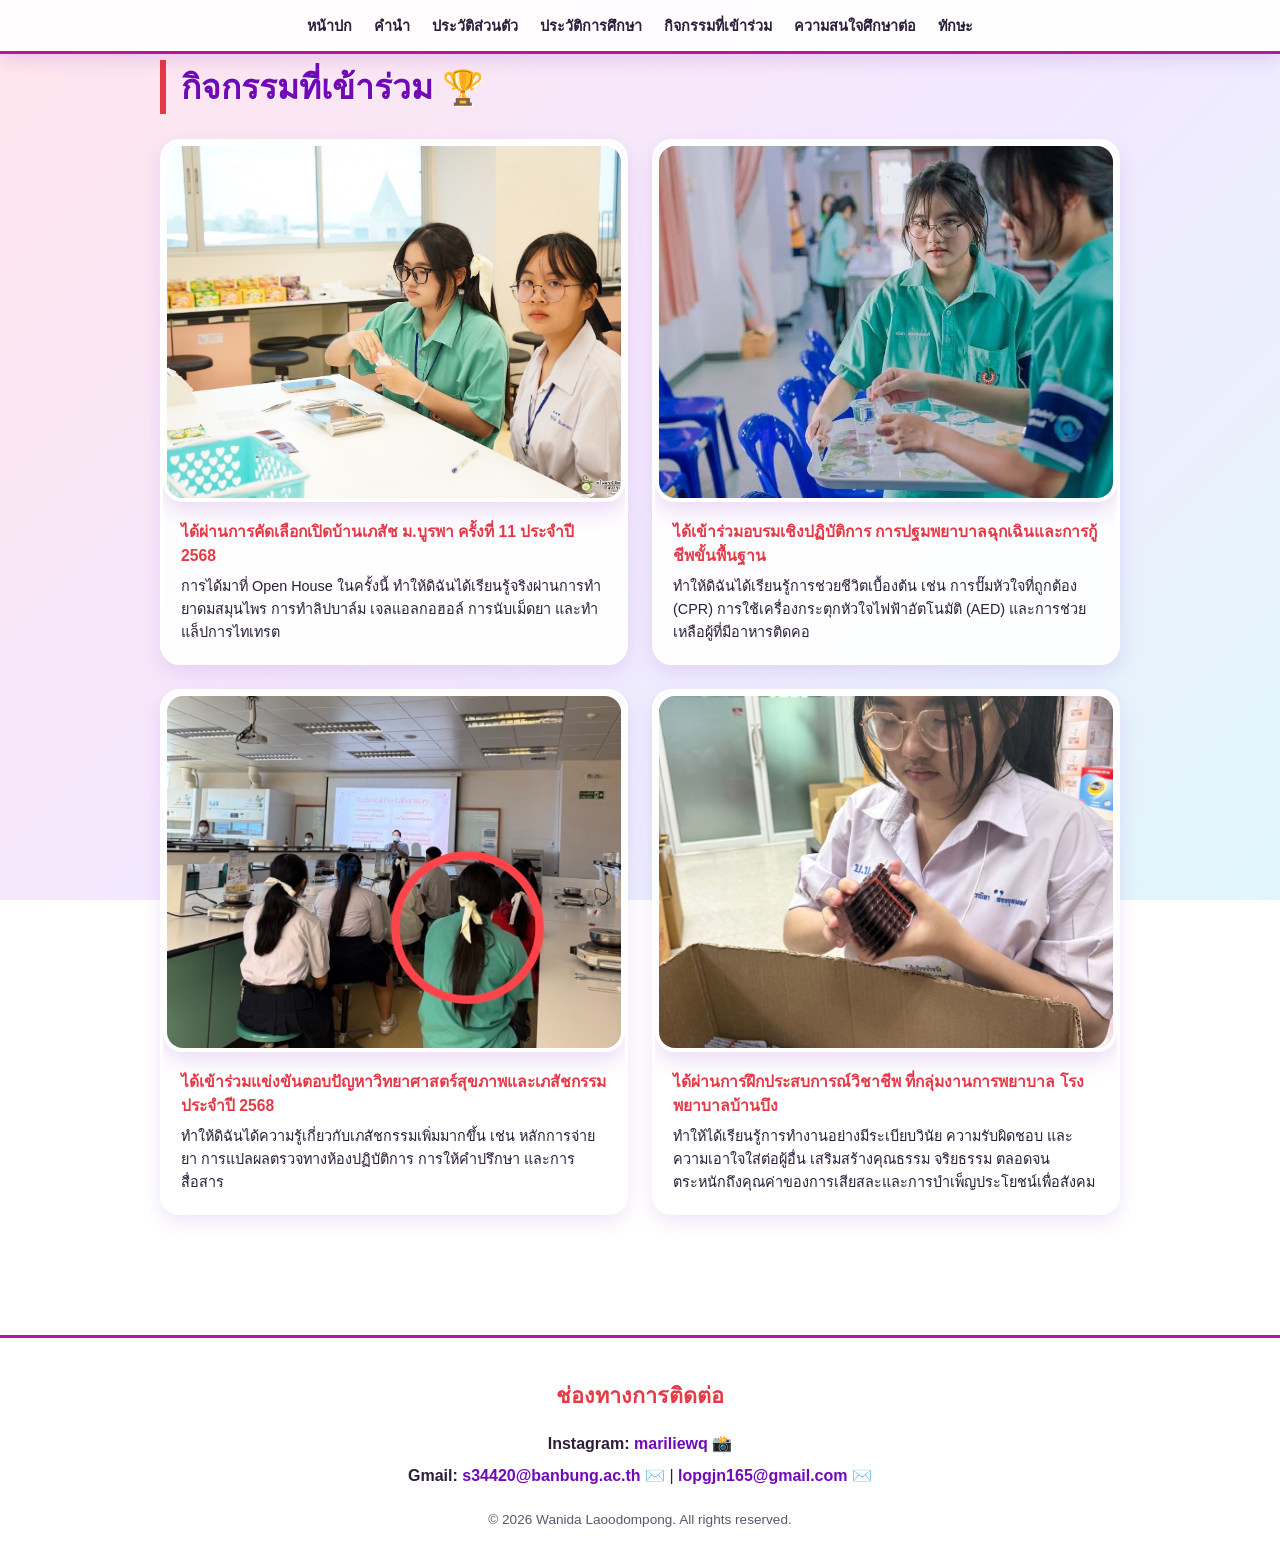
==== activities.html @ b3914488 "Create activities.html" ====
<!DOCTYPE html>
<html lang="th">
<head>
  <meta charset="UTF-8">
  <meta name="viewport" content="width=device-width, initial-scale=1.0">
  <meta name="description" content="แฟ้มสะสมผลงาน - กิจกรรมที่เข้าร่วม">
  <title>กิจกรรมที่เข้าร่วม // PORTFOLIO</title>
  <link rel="stylesheet" href="style.css">
</head>
<body>

  <nav class="navbar">
    <div class="nav-container">
      <a href="index.html">หน้าปก</a>
      <a href="introduction.html">คำนำ</a>
      <a href="profile.html">ประวัติส่วนตัว</a>
      <a href="education.html">ประวัติการศึกษา</a>
      <a href="activities.html" class="active">กิจกรรมที่เข้าร่วม</a>
      <a href="future-study.html">ความสนใจศึกษาต่อ</a>
      <a href="skills.html">ทักษะ</a>
    </div>
  </nav>

  <main class="container">
    <section id="activities">
      <h2>กิจกรรมที่เข้าร่วม 🏆</h2>
      <div class="gallery-grid-2x2">
        
        <div class="gallery-card">
          <div class="img-box">
            <img src="IMG_2333.jpeg" alt="เปิดบ้านเภสัช ม.บูรพา" class="portfolio-img">
          </div>
          <div class="gallery-info">
            <p class="activity-title"> ได้ผ่านการคัดเลือกเปิดบ้านเภสัช ม.บูรพา ครั้งที่ 11 ประจำปี 2568</p>
            <p class="activity-desc">การได้มาที่ Open House ในครั้งนี้ ทำให้ดิฉันได้เรียนรู้จริงผ่านการทำยาดมสมุนไพร การทำลิปบาล์ม เจลแอลกอฮอล์ การนับเม็ดยา และทำแล็ปการไทเทรต</p>
          </div>
        </div>

        <div class="gallery-card">
          <div class="img-box">
            <img src="IMG_2336.jpeg" alt="อบรมปฐมพยาบาลฉุกเฉิน" class="portfolio-img">
          </div>
          <div class="gallery-info">
            <p class="activity-title">  ได้เข้าร่วมอบรมเชิงปฏิบัติการ การปฐมพยาบาลฉุกเฉินและการกู้ชีพขั้นพื้นฐาน</p>
            <p class="activity-desc">ทำให้ดิฉันได้เรียนรู้การช่วยชีวิตเบื้องต้น เช่น การปั๊มหัวใจที่ถูกต้อง (CPR) การใช้เครื่องกระตุกหัวใจไฟฟ้าอัตโนมัติ (AED) และการช่วยเหลือผู้ที่มีอาหารติดคอ</p>
          </div>
        </div>

        <div class="gallery-card">
          <div class="img-box">
            <img src="IMG_2342.jpeg" alt="แข่งตอบปัญหาวิทยาศาสตร์สุขภาพ" class="portfolio-img">
          </div>
          <div class="gallery-info">
            <p class="activity-title"> ได้เข้าร่วมแข่งขันตอบปัญหาวิทยาศาสตร์สุขภาพและเภสัชกรรม ประจำปี 2568</p>
            <p class="activity-desc">ทำให้ดิฉันได้ความรู้เกี่ยวกับเภสัชกรรมเพิ่มมากขึ้น เช่น หลักการจ่ายยา การแปลผลตรวจทางห้องปฏิบัติการ การให้คำปรึกษา และการสื่อสาร</p>
          </div>
        </div>

        <div class="gallery-card">
          <div class="img-box">
            <img src="IMG_2355.jpeg" alt="ฝึกประสบการณ์วิชาชีพ" class="portfolio-img">
          </div>
          <div class="gallery-info">
            <p class="activity-title"> ได้ผ่านการฝึกประสบการณ์วิชาชีพ ที่กลุ่มงานการพยาบาล โรงพยาบาลบ้านบึง</p>
            <p class="activity-desc">ทำให้ได้เรียนรู้การทำงานอย่างมีระเบียบวินัย ความรับผิดชอบ และความเอาใจใส่ต่อผู้อื่น เสริมสร้างคุณธรรม จริยธรรม ตลอดจนตระหนักถึงคุณค่าของการเสียสละและการบำเพ็ญประโยชน์เพื่อสังคม</p>
          </div>
        </div>

      </div>
    </section>
  </main>

  <footer>
    <div class="footer-content">
      <h3>ช่องทางการติดต่อ </h3>
      <div class="contact-grid">
        <p><strong>Instagram:</strong> <a href="https://instagram.com/mariliewq" target="_blank">mariliewq 📸</a></p>
        <p><strong>Gmail:</strong> <a href="mailto:s34420@banbung.ac.th">s34420@banbung.ac.th ✉️</a> | <a href="mailto:lopgjn165@gmail.com">lopgjn165@gmail.com ✉️</a></p>
      </div>
      <p class="copyright">&copy; <span id="year"></span> Wanida Laoodompong. All rights reserved.</p>
    </div>
  </footer>

  <script src="script.js"></script>
</body>
</html>
---- style.css ----
/* ─── สไตล์ธีมสีแดง ม่วง ฟ้า (Red, Purple & Cyan/Blue Theme) ─── */
:root {
  /* โทนสีแดง */
  --primary-red: #e63946;
  --soft-red: #ff85a1;
  --light-red: #ffe5ec;

  /* โทนสีม่วง */
  --primary-purple: #7209b7;
  --soft-purple: #b5179e;
  --light-purple: #f3e8ff;

  /* โทนสีฟ้า */
  --primary-blue: #00b4d8;
  --soft-blue: #90e0ef;
  --light-blue: #e0f7fa;

  --card-bg: rgba(255, 255, 255, 0.92); 
  --text-dark: #2b1e3a;        
  --text-muted: #5c5470;
}

* {
  box-sizing: border-box;
  margin: 0;
  padding: 0;
}

html {
  scroll-behavior: smooth;
  font-family: 'Kanit', 'Segoe UI', Thonburi, Tahoma, sans-serif;
  color: var(--text-dark);
}

body {
  overflow-x: hidden;
  /* พื้นหลังแบบ Gradient ผสม แดงอ่อน -> ม่วงอ่อน -> ฟ้าอ่อน */
  background: linear-gradient(135deg, #ffe5ec 0%, #f3e8ff 50%, #e0f7fa 100%);
  background-attachment: fixed;
  position: relative;
}

/* ─── Sparkles / Floating Emoji Background ─── */
.sparkles-container {
  position: fixed;
  top: 0;
  left: 0;
  width: 100%;
  height: 100%;
  pointer-events: none;
  z-index: 0;
  overflow: hidden;
}

.sparkle {
  position: absolute;
  font-size: 1.4rem;
  filter: drop-shadow(0 0 6px rgba(114, 9, 183, 0.3));
  animation: floatSparkle 3.5s infinite ease-in-out alternate;
}

.s1 { top: 8%; left: 10%; animation-delay: 0s; }
.s2 { top: 22%; left: 85%; animation-delay: 0.8s; font-size: 1.7rem; }
.s3 { top: 48%; left: 6%; animation-delay: 0.4s; }
.s4 { top: 68%; left: 90%; animation-delay: 1.2s; font-size: 1.8rem; }
.s5 { top: 82%; left: 20%; animation-delay: 1.8s; }
.s6 { top: 32%; left: 50%; animation-delay: 0.6s; }
.s7 { top: 58%; left: 72%; animation-delay: 1.0s; }
.s8 { top: 12%; left: 38%; animation-delay: 1.4s; }

@keyframes floatSparkle {
  0% { transform: translateY(0) scale(0.85) rotate(0deg); opacity: 0.6; }
  100% { transform: translateY(-22px) scale(1.2) rotate(20deg); opacity: 1; }
}

/* ─── Navbar ─── */
.navbar {
  position: fixed;
  top: 0;
  left: 0;
  width: 100%;
  background: rgba(255, 255, 255, 0.90);
  backdrop-filter: blur(12px);
  -webkit-backdrop-filter: blur(12px);
  border-bottom: 3px solid var(--soft-purple);
  box-shadow: 0 4px 20px rgba(114, 9, 183, 0.15);
  z-index: 1000;
}

.nav-container {
  display: flex;
  justify-content: center;
  flex-wrap: wrap;
  gap: 12px 22px;
  padding: 14px 10px;
}

.nav-container a {
  text-decoration: none;
  color: var(--text-dark);
  font-weight: 700;
  font-size: 0.9rem;
  transition: all 0.3s ease;
}

.nav-container a:hover {
  color: var(--primary-red);
  text-shadow: 0 0 10px rgba(230, 57, 70, 0.3);
  transform: translateY(-1px);
}

/* ─── ตัวกำหนดขนาดรูปภาพทุกรูป ─── */
.img-box {
  width: 100%;
  height: 360px;
  border-radius: 20px;
  overflow: hidden;
  border: 4px solid #fff;
  background-color: var(--light-purple);
  box-shadow: 0 8px 24px rgba(114, 9, 183, 0.15);
  position: relative;
}

.portfolio-img {
  width: 100%;
  height: 100%;
  object-fit: cover;
  display: block;
}

/* ─── 1. Header / หน้าปก ─── */
header {
  padding: 130px 20px 50px 20px;
  position: relative;
  z-index: 1;
}

.cover-container {
  max-width: 1000px;
  margin: 0 auto;
  display: flex;
  align-items: center;
  justify-content: space-between;
  gap: 40px;
  background: rgba(255, 255, 255, 0.88);
  padding: 40px;
  border-radius: 28px;
  border: 3px solid #fff;
  box-shadow: 0 12px 35px rgba(114, 9, 183, 0.18);
}

.cover-text-side {
  flex: 1;
  text-align: left;
}

header h1 {
  font-size: 3.4rem;
  font-weight: 900;
  letter-spacing: 2px;
  color: var(--primary-red);
  text-shadow: 2px 2px 0px #fff, 0 0 18px rgba(230, 57, 70, 0.25);
}

header .subtitle {
  font-size: 1.25rem;
  color: var(--primary-purple);
  font-weight: bold;
  margin-top: 4px;
  margin-bottom: 20px;
}

.cover-details {
  line-height: 1.8;
  color: var(--text-dark);
}

.cover-details .student-name {
  font-size: 1.45rem;
  font-weight: bold;
  color: var(--primary-purple);
}

.cover-details .student-level,
.cover-details .student-plan {
  font-size: 1.05rem;
  font-weight: 700;
}

.cover-details .school-name {
  font-size: 1.05rem;
  font-weight: 700 !important;
  color: var(--text-dark);
}

.cover-details .school-name b {
  font-weight: 700 !important;
}

.cover-media-side {
  width: 320px;
  flex-shrink: 0;
}

/* ─── Layout General ─── */
.container {
  max-width: 1000px;
  margin: 0 auto;
  padding: 20px;
  position: relative;
  z-index: 1;
}

section {
  scroll-margin-top: 90px;
  padding: 40px 0;
}

section h2 {
  font-size: 2.1rem;
  border-left: 6px solid var(--primary-red);
  padding-left: 15px;
  margin-bottom: 25px;
  color: var(--primary-purple);
  text-shadow: 1px 1px 0 #fff;
}

.section-card {
  background: var(--card-bg);
  border-radius: 24px;
  padding: 32px;
  border: 3px solid #fff;
  box-shadow: 0 10px 30px rgba(0, 180, 216, 0.12);
  backdrop-filter: blur(8px);
}

.flex-card {
  display: flex;
  gap: 30px;
  align-items: center;
}

.card-text {
  flex: 1;
  line-height: 1.8;
  font-size: 1rem;
}

.card-text p {
  margin-bottom: 12px;
}

.card-media {
  width: 320px;
  flex-shrink: 0;
}

.signature-box {
  margin-top: 20px;
  text-align: right;
  color: var(--primary-red);
  font-size: 1.1rem;
  font-weight: bold;
}

/* ─── Info List (ประวัติส่วนตัว) ─── */
.info-list {
  list-style: none;
}

.info-list li {
  margin-bottom: 12px;
  font-size: 1rem;
  border-bottom: 2px dashed var(--soft-blue);
  padding-bottom: 8px;
}

.info-list strong {
  color: var(--primary-purple);
}

/* ─── Badges ─── */
.badge {
  display: inline-block;
  padding: 6px 16px;
  border-radius: 20px;
  background: var(--light-blue);
  color: var(--primary-blue);
  font-size: 0.88rem;
  font-weight: bold;
  margin-bottom: 12px;
  border: 1px solid var(--soft-blue);
}

.badge.highlight {
  background: linear-gradient(135deg, var(--primary-purple), var(--primary-red));
  color: #fff;
  box-shadow: 0 4px 12px rgba(114, 9, 183, 0.3);
}

/* ─── Education Section ─── */
.edu-info-list {
  list-style: none;
}

.edu-info-list li {
  margin-bottom: 14px;
  font-size: 1rem;
  line-height: 1.6;
}

.edu-info-list strong {
  color: var(--primary-blue);
}

/* ─── Future Study (มหาวิทยาลัย) ─── */
.future-intro {
  margin-bottom: 28px;
  line-height: 1.8;
  font-size: 1.02rem;
}

.future-intro p {
  margin-bottom: 14px;
  text-indent: 2em;
}

.uni-grid {
  display: grid;
  grid-template-columns: repeat(2, 1fr);
  gap: 25px;
}

.uni-card {
  background: rgba(255, 255, 255, 0.95);
  border-radius: 20px;
  overflow: hidden;
  border: 3px solid var(--soft-blue);
  box-shadow: 0 6px 18px rgba(0, 180, 216, 0.12);
  transition: transform 0.3s ease, border-color 0.3s ease;
}

.uni-card:hover {
  transform: translateY(-6px);
  border-color: var(--primary-purple);
}

.uni-info {
  padding: 18px;
  text-align: center;
}

.faculty-name {
  color: var(--primary-purple);
  font-weight: bold;
  font-size: 1.08rem;
  margin-top: 5px;
}

/* ─── Gallery Grid 2x2 (กิจกรรม) ─── */
.gallery-grid-2x2 {
  display: grid;
  grid-template-columns: repeat(2, 1fr);
  gap: 24px;
}

.gallery-card {
  background: var(--card-bg);
  border-radius: 20px;
  overflow: hidden;
  border: 3px solid #fff;
  box-shadow: 0 8px 20px rgba(114, 9, 183, 0.1);
  transition: all 0.3s ease;
}

.gallery-card:hover {
  transform: translateY(-6px);
  box-shadow: 0 12px 28px rgba(230, 57, 70, 0.22);
  border-color: var(--soft-red);
}

.gallery-info {
  padding: 18px;
}

.activity-title {
  color: var(--primary-red);
  font-size: 0.98rem;
  font-weight: 700;
  margin-bottom: 8px;
  line-height: 1.5;
}

.activity-desc {
  color: var(--text-dark);
  font-size: 0.9rem;
  line-height: 1.6;
}

/* ─── Skills Section ─── */
.skills-tags-list {
  display: flex;
  flex-wrap: wrap;
  gap: 16px;
  list-style: none;
  justify-content: center;
  padding: 10px 0;
}

.skills-tags-list li {
  padding: 12px 30px;
  border-radius: 30px;
  font-weight: 700;
  font-size: 1.05rem;
  box-shadow: 0 4px 12px rgba(0,0,0,0.05);
  transition: transform 0.2s ease, box-shadow 0.2s ease;
  cursor: default;
}

.skills-tags-list li:hover {
  transform: translateY(-4px) scale(1.04);
  box-shadow: 0 8px 18px rgba(114, 9, 183, 0.2);
}

/* แท็กสีแดง */
.tag-red {
  background: var(--light-red);
  color: var(--primary-red);
  border: 2px solid var(--soft-red);
}

/* แท็กสีม่วง */
.tag-purple {
  background: var(--light-purple);
  color: var(--primary-purple);
  border: 2px solid var(--soft-purple);
}

/* แท็กสีฟ้า */
.tag-blue {
  background: var(--light-blue);
  color: #0077b6;
  border: 2px solid var(--primary-blue);
}

/* ─── Footer ─── */
footer {
  background: rgba(255, 255, 255, 0.94);
  text-align: center;
  padding: 40px 20px;
  margin-top: 60px;
  border-top: 3px solid var(--soft-purple);
  position: relative;
  z-index: 1;
}

footer h3 {
  color: var(--primary-red);
  margin-bottom: 15px;
  font-size: 1.35rem;
}

.contact-grid {
  line-height: 2;
  font-size: 1rem;
}

footer a {
  color: var(--primary-purple);
  text-decoration: none;
  font-weight: bold;
}

footer a:hover {
  text-decoration: underline;
  color: var(--primary-red);
}

.copyright {
  color: var(--text-muted);
  font-size: 0.85rem;
  margin-top: 20px;
}

/* ─── Responsive (มือถือและแท็บเล็ต) ─── */
@media (max-width: 850px) {
  .cover-container {
    flex-direction: column-reverse;
    text-align: center;
  }

  .cover-text-side {
    text-align: center;
  }

  .cover-media-side,
  .card-media {
    width: 100%;
  }

  .flex-card {
    flex-direction: column;
  }

  .gallery-grid-2x2,
  .uni-grid {
    grid-template-columns: 1fr;
  }

  header h1 {
    font-size: 2.6rem;
  }
}
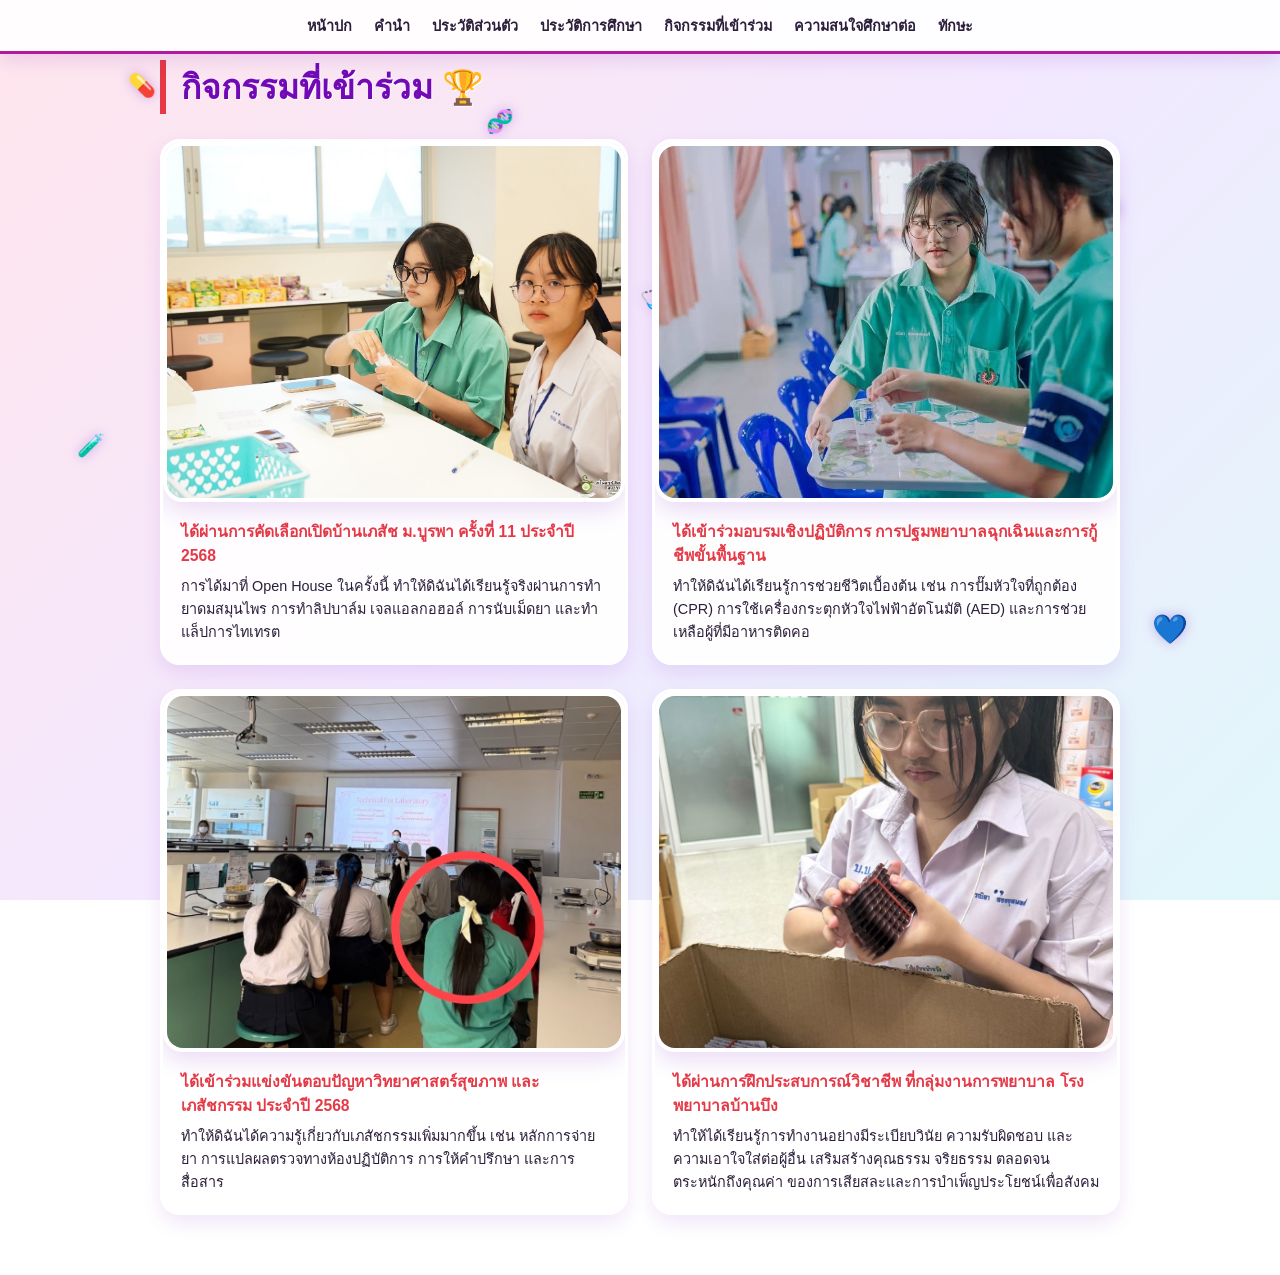
==== commit 4977f8c2: "Update activities.html" ====
--- a/activities.html
+++ b/activities.html
@@ -1,13 +1,25 @@
 <!DOCTYPE html>
 <html lang="th">
+
 <head>
   <meta charset="UTF-8">
   <meta name="viewport" content="width=device-width, initial-scale=1.0">
-  <meta name="description" content="แฟ้มสะสมผลงาน - กิจกรรมที่เข้าร่วม">
   <title>กิจกรรมที่เข้าร่วม // PORTFOLIO</title>
   <link rel="stylesheet" href="style.css">
 </head>
+
 <body>
+
+  <div class="sparkles-container">
+    <div class="sparkle s1">💊</div>
+    <div class="sparkle s2">💜</div>
+    <div class="sparkle s3">🧪</div>
+    <div class="sparkle s4">💙</div>
+    <div class="sparkle s5">❤️</div>
+    <div class="sparkle s6">🩺</div>
+    <div class="sparkle s7">✨</div>
+    <div class="sparkle s8">🧬</div>
+  </div>
 
   <nav class="navbar">
     <div class="nav-container">
@@ -15,72 +27,138 @@
       <a href="introduction.html">คำนำ</a>
       <a href="profile.html">ประวัติส่วนตัว</a>
       <a href="education.html">ประวัติการศึกษา</a>
-      <a href="activities.html" class="active">กิจกรรมที่เข้าร่วม</a>
+      <a href="activities.html">กิจกรรมที่เข้าร่วม</a>
       <a href="future-study.html">ความสนใจศึกษาต่อ</a>
       <a href="skills.html">ทักษะ</a>
     </div>
   </nav>
 
   <main class="container">
-    <section id="activities">
+
+    <section>
+
       <h2>กิจกรรมที่เข้าร่วม 🏆</h2>
+
       <div class="gallery-grid-2x2">
-        
+
+        <!-- กิจกรรม 1 -->
         <div class="gallery-card">
+
           <div class="img-box">
-            <img src="IMG_2333.jpeg" alt="เปิดบ้านเภสัช ม.บูรพา" class="portfolio-img">
+            <img
+              src="IMG_2333.jpeg"
+              alt="เปิดบ้านเภสัช ม.บูรพา"
+              class="portfolio-img"
+            >
           </div>
+
           <div class="gallery-info">
-            <p class="activity-title"> ได้ผ่านการคัดเลือกเปิดบ้านเภสัช ม.บูรพา ครั้งที่ 11 ประจำปี 2568</p>
-            <p class="activity-desc">การได้มาที่ Open House ในครั้งนี้ ทำให้ดิฉันได้เรียนรู้จริงผ่านการทำยาดมสมุนไพร การทำลิปบาล์ม เจลแอลกอฮอล์ การนับเม็ดยา และทำแล็ปการไทเทรต</p>
+
+            <p class="activity-title">
+              ได้ผ่านการคัดเลือกเปิดบ้านเภสัช ม.บูรพา
+              ครั้งที่ 11 ประจำปี 2568
+            </p>
+
+            <p class="activity-desc">
+              การได้มาที่ Open House ในครั้งนี้
+              ทำให้ดิฉันได้เรียนรู้จริงผ่านการทำยาดมสมุนไพร
+              การทำลิปบาล์ม เจลแอลกอฮอล์ การนับเม็ดยา
+              และทำแล็ปการไทเทรต
+            </p>
+
           </div>
         </div>
 
+        <!-- กิจกรรม 2 -->
         <div class="gallery-card">
+
           <div class="img-box">
-            <img src="IMG_2336.jpeg" alt="อบรมปฐมพยาบาลฉุกเฉิน" class="portfolio-img">
+            <img
+              src="IMG_2336.jpeg"
+              alt="อบรมปฐมพยาบาลฉุกเฉิน"
+              class="portfolio-img"
+            >
           </div>
+
           <div class="gallery-info">
-            <p class="activity-title">  ได้เข้าร่วมอบรมเชิงปฏิบัติการ การปฐมพยาบาลฉุกเฉินและการกู้ชีพขั้นพื้นฐาน</p>
-            <p class="activity-desc">ทำให้ดิฉันได้เรียนรู้การช่วยชีวิตเบื้องต้น เช่น การปั๊มหัวใจที่ถูกต้อง (CPR) การใช้เครื่องกระตุกหัวใจไฟฟ้าอัตโนมัติ (AED) และการช่วยเหลือผู้ที่มีอาหารติดคอ</p>
+
+            <p class="activity-title">
+              ได้เข้าร่วมอบรมเชิงปฏิบัติการ
+              การปฐมพยาบาลฉุกเฉินและการกู้ชีพขั้นพื้นฐาน
+            </p>
+
+            <p class="activity-desc">
+              ทำให้ดิฉันได้เรียนรู้การช่วยชีวิตเบื้องต้น เช่น
+              การปั๊มหัวใจที่ถูกต้อง (CPR)
+              การใช้เครื่องกระตุกหัวใจไฟฟ้าอัตโนมัติ (AED)
+              และการช่วยเหลือผู้ที่มีอาหารติดคอ
+            </p>
+
           </div>
         </div>
 
+        <!-- กิจกรรม 3 -->
         <div class="gallery-card">
+
           <div class="img-box">
-            <img src="IMG_2342.jpeg" alt="แข่งตอบปัญหาวิทยาศาสตร์สุขภาพ" class="portfolio-img">
+            <img
+              src="IMG_2342.jpeg"
+              alt="แข่งตอบปัญหาวิทยาศาสตร์สุขภาพ"
+              class="portfolio-img"
+            >
           </div>
+
           <div class="gallery-info">
-            <p class="activity-title"> ได้เข้าร่วมแข่งขันตอบปัญหาวิทยาศาสตร์สุขภาพและเภสัชกรรม ประจำปี 2568</p>
-            <p class="activity-desc">ทำให้ดิฉันได้ความรู้เกี่ยวกับเภสัชกรรมเพิ่มมากขึ้น เช่น หลักการจ่ายยา การแปลผลตรวจทางห้องปฏิบัติการ การให้คำปรึกษา และการสื่อสาร</p>
+
+            <p class="activity-title">
+              ได้เข้าร่วมแข่งขันตอบปัญหาวิทยาศาสตร์สุขภาพ
+              และเภสัชกรรม ประจำปี 2568
+            </p>
+
+            <p class="activity-desc">
+              ทำให้ดิฉันได้ความรู้เกี่ยวกับเภสัชกรรมเพิ่มมากขึ้น
+              เช่น หลักการจ่ายยา การแปลผลตรวจทางห้องปฏิบัติการ
+              การให้คำปรึกษา และการสื่อสาร
+            </p>
+
           </div>
         </div>
 
+        <!-- กิจกรรม 4 -->
         <div class="gallery-card">
+
           <div class="img-box">
-            <img src="IMG_2355.jpeg" alt="ฝึกประสบการณ์วิชาชีพ" class="portfolio-img">
+            <img
+              src="IMG_2355.jpeg"
+              alt="ฝึกประสบการณ์วิชาชีพ"
+              class="portfolio-img"
+            >
           </div>
+
           <div class="gallery-info">
-            <p class="activity-title"> ได้ผ่านการฝึกประสบการณ์วิชาชีพ ที่กลุ่มงานการพยาบาล โรงพยาบาลบ้านบึง</p>
-            <p class="activity-desc">ทำให้ได้เรียนรู้การทำงานอย่างมีระเบียบวินัย ความรับผิดชอบ และความเอาใจใส่ต่อผู้อื่น เสริมสร้างคุณธรรม จริยธรรม ตลอดจนตระหนักถึงคุณค่าของการเสียสละและการบำเพ็ญประโยชน์เพื่อสังคม</p>
+
+            <p class="activity-title">
+              ได้ผ่านการฝึกประสบการณ์วิชาชีพ
+              ที่กลุ่มงานการพยาบาล โรงพยาบาลบ้านบึง
+            </p>
+
+            <p class="activity-desc">
+              ทำให้ได้เรียนรู้การทำงานอย่างมีระเบียบวินัย
+              ความรับผิดชอบ และความเอาใจใส่ต่อผู้อื่น
+              เสริมสร้างคุณธรรม จริยธรรม ตลอดจนตระหนักถึงคุณค่า
+              ของการเสียสละและการบำเพ็ญประโยชน์เพื่อสังคม
+            </p>
+
           </div>
         </div>
 
       </div>
+
     </section>
+
   </main>
 
-  <footer>
-    <div class="footer-content">
-      <h3>ช่องทางการติดต่อ </h3>
-      <div class="contact-grid">
-        <p><strong>Instagram:</strong> <a href="https://instagram.com/mariliewq" target="_blank">mariliewq 📸</a></p>
-        <p><strong>Gmail:</strong> <a href="mailto:s34420@banbung.ac.th">s34420@banbung.ac.th ✉️</a> | <a href="mailto:lopgjn165@gmail.com">lopgjn165@gmail.com ✉️</a></p>
-      </div>
-      <p class="copyright">&copy; <span id="year"></span> Wanida Laoodompong. All rights reserved.</p>
-    </div>
-  </footer>
+  <script src="script.js"></script>
 
-  <script src="script.js"></script>
 </body>
 </html>
